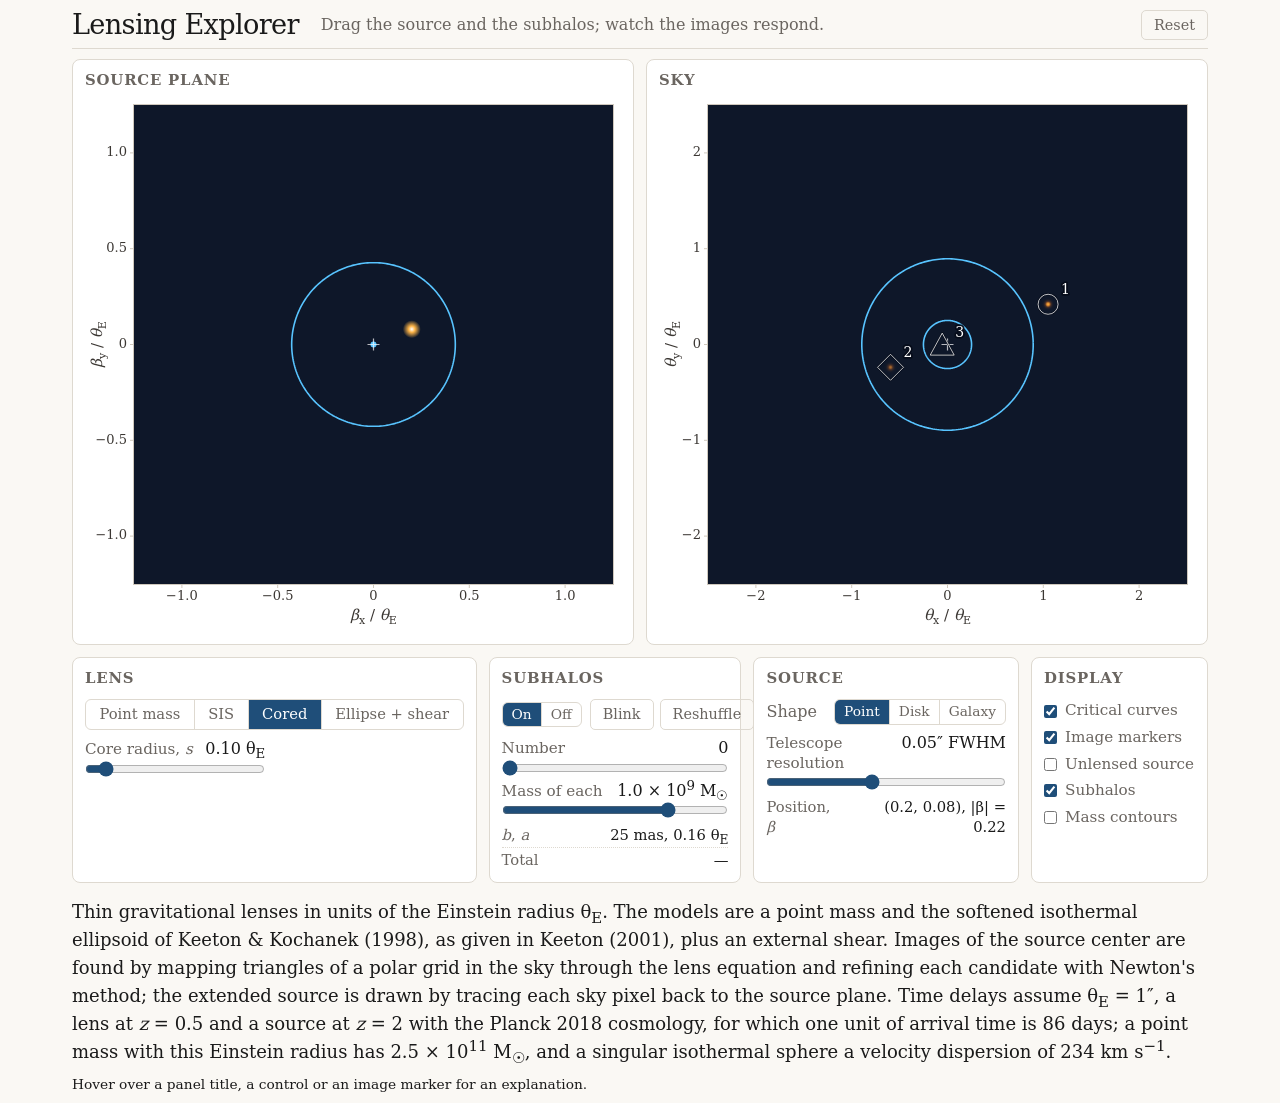
==== web/index.html @ 4f2b2180 "Lensing Explorer: source plane and sky for thin lenses with subhalos A static page on gravitational " ====
<!doctype html>
<html lang="en">
<head>
<meta charset="utf-8">
<meta name="viewport" content="width=device-width, initial-scale=1">
<title>Lensing Explorer</title>
<link rel="stylesheet" href="style.css">
<link rel="icon" href="data:image/svg+xml,%3Csvg xmlns=%27http://www.w3.org/2000/svg%27 viewBox=%270 0 16 16%27%3E%3Crect width=%2716%27 height=%2716%27 rx=%273%27 fill=%27%230e1729%27/%3E%3Ccircle cx=%278%27 cy=%278%27 r=%274.6%27 fill=%27none%27 stroke=%27%23FFB547%27 stroke-width=%271.8%27/%3E%3Ccircle cx=%278%27 cy=%278%27 r=%271%27 fill=%27%2358C4FF%27/%3E%3C/svg%3E">
</head>
<body>
<div id="err" hidden></div>
<div id="tip" hidden></div>

<header>
  <div class="bar">
    <span class="mark">Lensing Explorer</span>
    <span class="tag">Drag the source and the subhalos; watch the images respond.</span>
    <button id="reset" class="ghost" type="button" title="Back to the defaults: a cored isothermal lens and a small disk-shaped source just off the lens axis.">Reset</button>
  </div>
</header>

<main>
  <div class="panels">
    <section class="panel">
      <div class="ph"><h2 title="The source plane: the background source at the true position, as seen with the lens removed. Drag to move the source; scroll to zoom; double-click to reset the zoom. The blue curves are the caustics: when the source crosses one, a pair of images appears or disappears. For singular isothermal lenses the dashed curve is the cut, where a single image vanishes into the singular center.">Source plane</h2><span class="sub" id="sSub"></span></div>
      <canvas id="cvS" aria-label="Source plane"></canvas>
    </section>

    <section class="panel">
      <div class="ph"><h2 title="The sky as seen through a telescope. Each sky pixel is traced back through the lens to the source plane and takes the surface brightness found there, so lensing changes the size and shape of the source and leaves the surface brightness unchanged. The blue curves are the critical curves, which map onto the caustics. Markers show the images of the source center, numbered in order of arrival: circle = minimum, diamond = saddle (mirror-reversed), triangle = maximum of the arrival time. Scroll to zoom about the pointer and double-click to reset the view; drag a subhalo (light dot) to move the clump.">Sky</h2><span class="sub" id="iSub"></span></div>
      <canvas id="cvI" aria-label="Lensed sky"></canvas>
    </section>

  </div>

  <div class="controls">
    <section class="c-lens">
      <h2 title="The mass distribution of the lens, in units of the Einstein radius. All four models are projected onto the sky (thin-lens approximation).">Lens</h2>
      <div class="models" role="tablist">
        <button id="mPoint" type="button" title="A point mass (a star, a planet, a black hole). Deflection falls as 1/r, so the lens always forms two images: one outside the Einstein ring and one inside, close to the mass.">Point mass</button>
        <button id="mSIS" type="button" title="Singular isothermal sphere: surface density falling as 1/r, the simplest model of a galaxy (flat rotation curve). The deflection angle is the same at all radii. Two images, or one when the source lies more than one Einstein radius from the axis.">SIS</button>
        <button id="mCored" type="button" title="Isothermal sphere with a flat core. The finite central density rounds off the top of the pole in the arrival-time surface, which adds a third, faint image at the center: lenses with no singularity always form an odd number of images.">Cored</button>
        <button id="mEll" type="button" title="Isothermal ellipsoid plus an external shear from neighboring mass. Breaking the circular symmetry splits the point caustic into a diamond, and sources inside the diamond form four images (a quad), as in the Einstein Cross.">Ellipse + shear</button>
      </div>
      <div class="lensgrid">
        <div class="ctl only-cored only-ell" title="Core radius s along the major axis, in units of the Einstein radius. Inside the core the surface density levels off at a finite value. A larger core weakens the lens; beyond s = 1 the lens forms no multiple images.">
        <label for="sCore"><span>Core radius, <i>s</i></span><span class="val" id="vCore"></span></label>
        <input type="range" id="sCore" min="0" max="1" step="0.005">
      </div>
        <div class="ctl only-ell" title="Ratio of the minor to the major axis of the mass distribution. q = 1 is round.">
        <label for="sQ"><span>Axis ratio, <i>q</i></span><span class="val" id="vQ"></span></label>
        <input type="range" id="sQ" min="0.3" max="1" step="0.005">
      </div>
        <div class="ctl only-ell" title="Direction of the major axis, measured counterclockwise from the horizontal.">
        <label for="sPA"><span>Orientation</span><span class="val" id="vPA"></span></label>
        <input type="range" id="sPA" min="0" max="180" step="1">
      </div>
        <div class="ctl only-ell" title="Strength of a uniform external shear, the tidal field of mass outside the lens galaxy (a group or a cluster). Typical values are 0.05 to 0.2.">
        <label for="sG"><span>External shear, <i>γ</i></span><span class="val" id="vG"></span></label>
        <input type="range" id="sG" min="0" max="0.3" step="0.005">
      </div>
        <div class="ctl only-ell" title="Direction along which the external shear stretches the images (measured counterclockwise from the horizontal; the shearing mass lies along the perpendicular).">
        <label for="sGPA"><span>Shear angle</span><span class="val" id="vGPA"></span></label>
        <input type="range" id="sGPA" min="0" max="180" step="1">
      </div>
      </div>
    </section>

    <section>
      <h2 title="Dark-matter subhalos in the lens galaxy, each a pseudo-Jaffe clump (Dalal &amp; Kochanek 2002) whose surface density falls as 1/r inside the truncation radius a and as 1/r³ outside, with a = √(b θ_E) set by tides at the Einstein ring. Clumps start at random positions near the Einstein ring, where the images form; drag any clump in the sky panel. Halos along the line of sight at other redshifts act in a similar way and are not modeled.">Subhalos</h2>
      <div class="caserow" title="Switch the subhalos on and off to see what they change; Blink alternates the two every 0.75 s. The clumps stay in place, drawn hollow while switched off.">
        <span class="seg sm"><button id="sOn" type="button">On</button><button id="sOff" type="button">Off</button></span>
        <span class="btns"><button id="blink" class="ghost" type="button">Blink</button><button id="reshuffle" class="ghost" type="button" title="New random positions for the clumps (six if there were none).">Reshuffle</button></span>
      </div>
      <div class="ctl" title="Number of clumps, placed at random in the annulus 0.5-1.5 θ_E. Clumps keep their positions as the number changes.">
        <label for="sN"><span>Number</span><span class="val" id="vN"></span></label>
        <input type="range" id="sN" min="0" max="20" step="1">
      </div>
      <div class="ctl" title="Mass of each clump, for θ_E = 1″, a lens at z = 0.5 and a source at z = 2. Cold dark matter predicts many dark subhalos of 10⁶-10⁹ solar masses in a massive lens galaxy; the most massive host luminous satellite galaxies.">
        <label for="sM"><span>Mass of each</span><span class="val" id="vM"></span></label>
        <input type="range" id="sM" min="6" max="10" step="0.05">
      </div>
      <div id="readSub"></div>
    </section>

    <section>
      <h2 title="The background source, drawn in the source plane at the true position. Drag in the source-plane panel to move the source.">Source</h2>
      <div class="caserow" title="A uniform disk shows most clearly that lensing conserves surface brightness: each image has the color of the source. The galaxy is a smooth exponential disk with three bright knots.">
        <span>Shape</span>
        <span class="seg sm"><button id="tPt" type="button" title="A point source, such as a quasar accretion disk, far smaller than any clump: each image is drawn as the telescope's point-spread function with total flux |μ|.">Point</button><button id="tDisk" type="button">Disk</button><button id="tGal" type="button">Galaxy</button></span>
      </div>
      <div class="ctl only-ext" title="Radius of the source, in units of the Einstein radius (and in milliarcseconds for θ_E = 1″). A source larger than a clump's footprint averages over the clump's brightening and dimming, so the flux change shrinks as the source grows.">
        <label for="sR"><span>Size</span><span class="val" id="vR"></span></label>
        <input type="range" id="sR" min="-1.699" max="-0.301" step="0.005">
      </div>
      <div class="ctl only-ext" title="Tilt of the disk (or galaxy) toward the line of sight: 0° face-on, a circle; 90° edge-on, a thin ellipse of axis ratio 0.1, the thickness of a disk galaxy. The projected axis ratio is √(cos² i + 0.01 sin² i).">
        <label for="sInc"><span>Inclination</span><span class="val" id="vInc"></span></label>
        <input type="range" id="sInc" min="0" max="90" step="1">
      </div>
      <div class="ctl" title="Blur the sky with a Gaussian point-spread function of this full width at half maximum (arcsec, for θ_E = 1″); 0.1″ is roughly the resolution of the Hubble Space Telescope, 0.7″ good seeing on the ground. Lensing conserves surface brightness, so on the perfect sky magnification shows only as image area; once the point-spread function is wider than an image, the peak brightness of that image tracks its flux. Brightness is then scaled to the brightest image of the smooth lens, so switching the subhalos on and off compares like with like.">
        <label for="sFW"><span>Telescope resolution</span><span class="val" id="vFW"></span></label>
        <input type="range" id="sFW" min="-2.3" max="0" step="0.02">
      </div>
      <div class="rd" title="Position of the source center relative to the lens axis, in units of the Einstein radius."><span>Position, <i>β</i></span><b id="vB"></b></div>
    </section>

    <section>
      <h2>Display</h2>
      <label class="chk" title="Critical curves in the sky (where the magnification of a point source diverges) and the caustics they map onto in the source plane."><input type="checkbox" id="cCrit"> Critical curves</label>
      <label class="chk" title="Markers at the images of the source center in the sky panel: circle = minimum, diamond = saddle, triangle = maximum of the arrival time, numbered in order of arrival. Switch the markers off to see small images unobstructed."><input type="checkbox" id="cMarks"> Image markers</label>
      <label class="chk" title="Outline of the source at the true position, as the source would appear with the lens removed."><input type="checkbox" id="cUnl"> Unlensed source</label>
      <label class="chk" title="Subhalo centers (light dots) and truncation radii (dotted circles) in the sky panel."><input type="checkbox" id="cSubs"> Subhalos</label>
      <label class="chk" title="Contours of the surface density of the lens, at 0.5, 1, 2 and 4 times the critical density. Multiple images need a surface density above critical somewhere."><input type="checkbox" id="cMass"> Mass contours</label>
    </section>
  </div>
</main>

<footer>
  <p>Thin gravitational lenses in units of the Einstein radius θ<sub>E</sub>. The models are a point mass and the softened isothermal ellipsoid of Keeton &amp; Kochanek (1998), as given in Keeton (2001), plus an external shear. Images of the source center are found by mapping triangles of a polar grid in the sky through the lens equation and refining each candidate with Newton's method; the extended source is drawn by tracing each sky pixel back to the source plane. Time delays assume θ<sub>E</sub> = 1″, a lens at <i>z</i> = 0.5 and a source at <i>z</i> = 2 with the Planck 2018 cosmology, for which one unit of arrival time is 86 days; a point mass with this Einstein radius has 2.5 × 10<sup>11</sup> M<sub>☉</sub>, and a singular isothermal sphere a velocity dispersion of 234 km s<sup>−1</sup>.</p>
  <p class="src">Hover over a panel title, a control or an image marker for an explanation.</p>
</footer>

<script src="physics.js"></script>
<script src="app.js"></script>
</body>
</html>
---- web/style.css ----
:root{
  --ink:#1a1a1a; --muted:#6a6560; --line:#ded9d0; --bg:#faf8f4;
  --panel:#fff; --accent:#1f4e79;
}
*{box-sizing:border-box}
body{margin:0;background:var(--bg);color:var(--ink);
  font:18px/1.55 Charter,"PT Serif",Palatino,Georgia,"DejaVu Serif",serif}
/* The page is as wide as two canvases need: the canvas size is set by the window height,
   so the source and sky panels and the controls beneath them fit without scrolling. */
:root{--cv:max(320px, calc(100vh - 365px))}
header,main,footer{max-width:min(1460px, max(1180px, calc(2 * var(--cv) + 104px)));margin:0 auto;padding:0 22px}

#err{position:fixed;inset:0 0 auto 0;z-index:99;background:#7a1420;color:#fff;
  padding:9px 14px;font:12.5px/1.4 ui-monospace,Menlo,monospace;white-space:pre-wrap}
#tip{position:fixed;z-index:50;pointer-events:none;background:rgba(255,255,255,.96);
  border:1px solid var(--line);border-radius:6px;padding:6px 10px;font-size:.86rem;line-height:1.4;
  color:var(--ink);box-shadow:0 2px 8px rgba(0,0,0,.08);white-space:nowrap}
#tip .r{display:flex;justify-content:space-between;gap:14px}
#tip .r span{color:var(--muted)}
#tip .r b{font-weight:500;font-variant-numeric:tabular-nums}

.bar{display:flex;align-items:center;gap:22px;flex-wrap:wrap;padding-top:10px;
  padding-bottom:8px;border-bottom:1px solid var(--line)}
.mark{font-size:1.7rem;letter-spacing:-.025em;line-height:1.05;white-space:nowrap}
.tag{color:var(--muted);font-size:1rem}
.ghost{color:var(--muted);font:inherit;font-size:.9rem;flex:0 0 auto;
  padding:3px 12px;border:1px solid var(--line);border-radius:5px;
  background:transparent;cursor:pointer}
.ghost:hover{background:#f1ede5;color:var(--ink)}
#reset{margin-left:auto}

.seg{display:inline-flex;border:1px solid var(--line);border-radius:6px;overflow:hidden;flex:0 0 auto}
.seg button{font:inherit;font-size:.92rem;padding:2px 11px;border:0;
  background:transparent;color:var(--muted);cursor:pointer;white-space:nowrap}
.seg button+button{border-left:1px solid var(--line)}
.seg button[aria-pressed="true"]{background:var(--accent);color:#fff}
.seg.sm button{font-size:.86rem;padding:1px 9px}
.seg[hidden]{display:none}

.models{display:flex;border:1px solid var(--line);border-radius:6px;overflow:hidden;margin:2px 0 9px}
.models button{flex:1 1 auto;font:inherit;font-size:.92rem;padding:3px 8px;border:0;white-space:nowrap;
  background:transparent;color:var(--muted);cursor:pointer}
.models button+button{border-left:1px solid var(--line)}
.models button:hover{background:#f1ede5;color:var(--ink)}
.models button[aria-pressed="true"]{background:var(--accent);color:#fff}

/* Three panels in a row, the controls in a strip beneath; the canvases shrink with the
   window height so the controls stay on screen without scrolling. */
main{padding-top:10px;padding-bottom:6px}
.panels{display:grid;grid-template-columns:repeat(2,minmax(0,1fr));gap:12px;align-items:start}
.controls{display:grid;grid-template-columns:minmax(400px,1.6fr) minmax(250px,1fr) minmax(262px,1.05fr) minmax(176px,.7fr);
  gap:12px;margin-top:12px;align-items:stretch}
.lensgrid{display:grid;grid-template-columns:minmax(0,1fr) minmax(0,1fr);gap:0 18px}
.controls section,.panel{background:var(--panel);border:1px solid var(--line);
  border-radius:8px;padding:9px 12px 10px}
h2{font-size:.93rem;font-weight:600;letter-spacing:.055em;text-transform:uppercase;
  color:var(--muted);margin:0 0 9px}
.ph{display:flex;align-items:baseline;gap:14px;flex-wrap:wrap}
.ph h2{margin-bottom:7px}
.ph .sub{font-size:.9rem;color:var(--muted);margin-left:auto}
.gh{display:flex;align-items:baseline;justify-content:space-between;gap:8px;flex-wrap:wrap}
.gh .btns{display:flex;gap:6px}
.gh .ghost{font-size:.82rem;padding:2px 8px}
#readSub{margin-top:2px}

.ctl{margin-bottom:5px}
.ctl label{display:flex;justify-content:space-between;align-items:baseline;
  gap:8px;font-size:.95rem;line-height:1.3;color:var(--muted);margin-bottom:1px}
.ctl .val{color:var(--ink);font-variant-numeric:tabular-nums;font-size:1.0rem;white-space:nowrap}
input[type=range]{display:block;width:100%;accent-color:var(--accent);height:16px;margin:0}
sup,sub{line-height:0}
.caserow{display:flex;align-items:center;justify-content:space-between;gap:8px;
  margin:2px 0 8px;font-size:1.0rem;color:var(--muted)}
.chk{display:flex;align-items:center;gap:8px;font-size:.95rem;color:var(--muted);margin:3px 0;cursor:pointer}
.chk input{accent-color:var(--accent);margin:0}

.rd{display:flex;justify-content:space-between;gap:10px;font-size:.92rem;line-height:1.35;
  padding:2px 0;border-bottom:1px dotted var(--line)}
.rd:last-child{border-bottom:none}
.rd span{color:var(--muted)}
.rd b{font-weight:500;font-variant-numeric:tabular-nums;text-align:right}

body.m-point .only-cored, body.m-point .only-ell, body.m-sis .only-cored, body.m-sis .only-ell,
body.m-cored .only-ell:not(.only-cored){display:none}
body.s-pt .only-ext{display:none}

/* The canvases are square: the CSS fixes the height from the width, so fit() can
   size the backing store from the measured box without the canvas growing. */
canvas{display:block;width:100%;max-width:var(--cv);margin:0 auto;
  aspect-ratio:1 / 1;height:auto;touch-action:none}
#cvS{cursor:crosshair}

  border-bottom:1px solid var(--line);padding:3px 6px}

footer{padding:6px 22px 34px;font-size:.93rem;color:var(--muted);line-height:1.55}
footer p{margin:.5em 0;max-width:110ch}
.src{font-size:.86rem}

@media (max-width:1180px){ .controls{grid-template-columns:repeat(2,minmax(0,1fr))} }
@media (max-width:640px){ .models{flex-wrap:wrap} }
@media (max-width:640px){
  .panels,.controls,.lensgrid{grid-template-columns:minmax(0,1fr)}
  canvas{max-width:none}
}
@media (max-width:860px){
  header,main,footer{padding-left:16px;padding-right:16px}
  .mark{font-size:1.6rem;white-space:normal}
  .tag{display:none}
  #reset{margin-left:0}
}

.legend{display:flex;align-items:center;gap:8px;font-size:.88rem;color:var(--muted);margin-top:6px;flex-wrap:wrap}
.legend .cbar{display:inline-block;width:150px;height:10px;border-radius:2px}
.legend[hidden]{display:none}
.caserow .btns{display:flex;gap:6px}
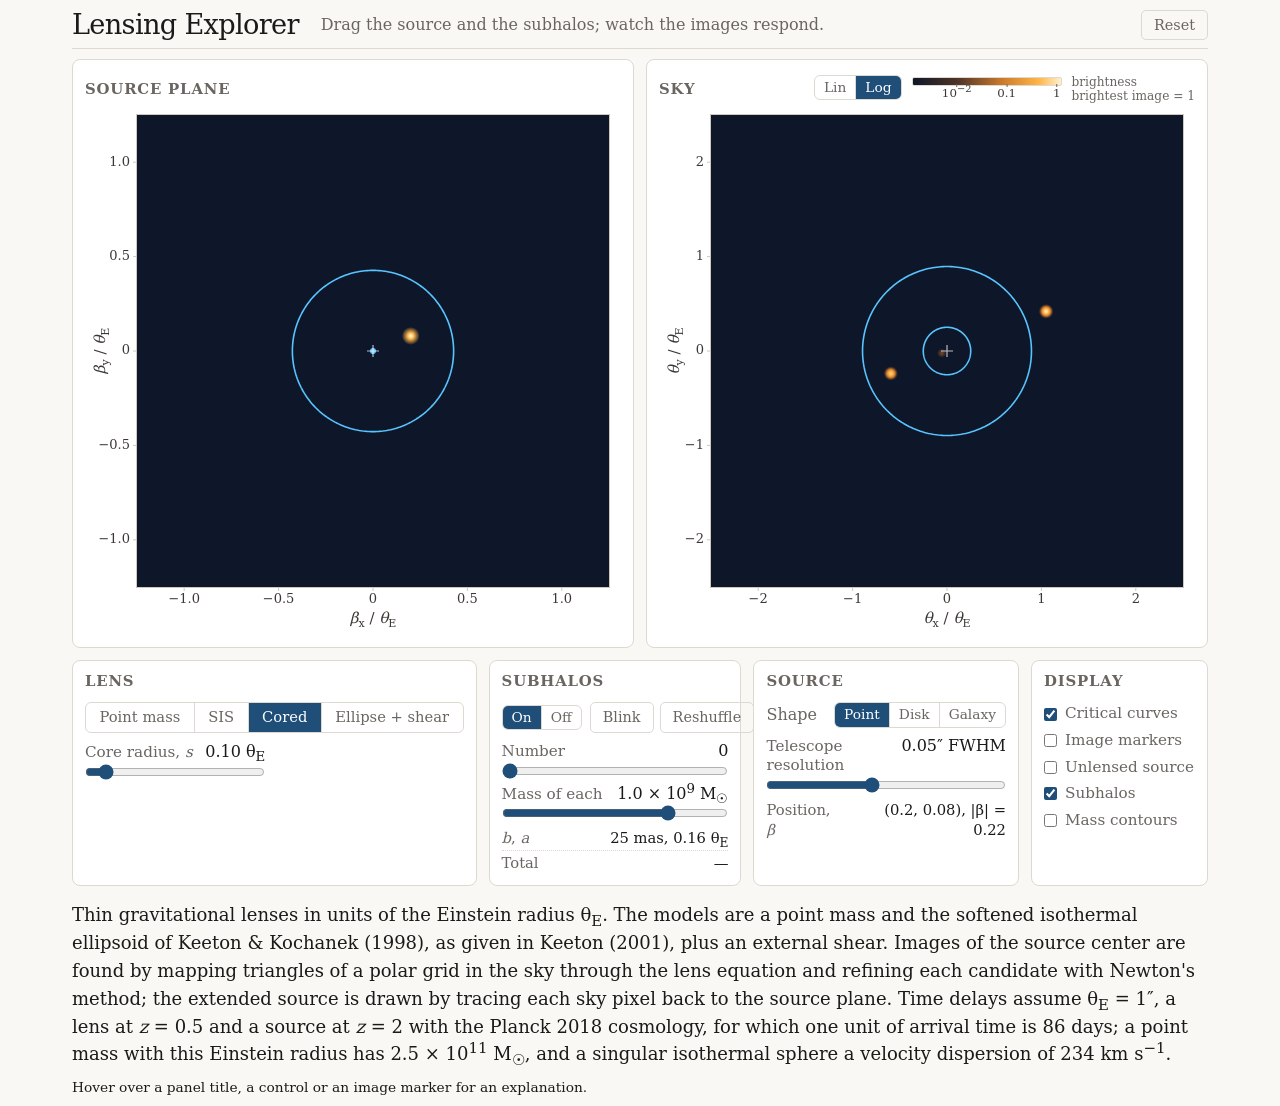
==== commit 25b88553: "Log stretch by default, with a labeled colorbar in the sky panel A Lin | Log switch and a colorbar w" ====
--- a/web/index.html
+++ b/web/index.html
@@ -27,7 +27,7 @@
     </section>
 
     <section class="panel">
-      <div class="ph"><h2 title="The sky as seen through a telescope. Each sky pixel is traced back through the lens to the source plane and takes the surface brightness found there, so lensing changes the size and shape of the source and leaves the surface brightness unchanged. The blue curves are the critical curves, which map onto the caustics. Markers show the images of the source center, numbered in order of arrival: circle = minimum, diamond = saddle (mirror-reversed), triangle = maximum of the arrival time. Scroll to zoom about the pointer and double-click to reset the view; drag a subhalo (light dot) to move the clump.">Sky</h2><span class="sub" id="iSub"></span></div>
+      <div class="ph"><h2 title="The sky as seen through a telescope. Each sky pixel is traced back through the lens to the source plane and takes the surface brightness found there, so lensing changes the size and shape of the source and leaves the surface brightness unchanged. The blue curves are the critical curves, which map onto the caustics. Markers show the images of the source center, numbered in order of arrival: circle = minimum, diamond = saddle (mirror-reversed), triangle = maximum of the arrival time. Scroll to zoom about the pointer and double-click to reset the view; drag a subhalo (light dot) to move the clump.">Sky</h2><span class="sub" id="iSub"></span><div class="cbrow"><span class="seg sm" title="Linear or logarithmic color scale; the logarithmic scale spans three decades below the top of the scale, so faint images (such as a demagnified central image) show."><button id="stLin" type="button">Lin</button><button id="stLog" type="button">Log</button></span><div class="cbar" title="Color scale of the sky panel (the source plane uses the same stretch, with the source peak = 1). With a perfect telescope the sky shows surface brightness, which lensing conserves, so a lensed image has the colors of the source. With blurring, or for a point source, 1 is the brightest image of the smooth lens (without the subhalos when there are any), with headroom to 1.25, so switching the subhalos on and off compares like with like."><div id="cbGrad"></div><div id="cbTicks"></div></div><span class="cblab" id="cbLab"></span></div></div>
       <canvas id="cvI" aria-label="Lensed sky"></canvas>
     </section>
 
--- a/web/style.css
+++ b/web/style.css
@@ -7,7 +7,7 @@
   font:18px/1.55 Charter,"PT Serif",Palatino,Georgia,"DejaVu Serif",serif}
 /* The page is as wide as two canvases need: the canvas size is set by the window height,
    so the source and sky panels and the controls beneath them fit without scrolling. */
-:root{--cv:max(320px, calc(100vh - 365px))}
+:root{--cv:max(320px, calc(100vh - 372px))}
 header,main,footer{max-width:min(1460px, max(1180px, calc(2 * var(--cv) + 104px)));margin:0 auto;padding:0 22px}
 
 #err{position:fixed;inset:0 0 auto 0;z-index:99;background:#7a1420;color:#fff;
@@ -100,6 +100,8 @@
 @media (max-width:640px){ .models{flex-wrap:wrap} }
 @media (max-width:640px){
   .panels,.controls,.lensgrid{grid-template-columns:minmax(0,1fr)}
+  .ph{height:auto;flex-wrap:wrap;row-gap:6px}
+  .cbrow{margin-left:0;flex-wrap:wrap;row-gap:4px}
   canvas{max-width:none}
 }
 @media (max-width:860px){
@@ -113,3 +115,14 @@
 .legend .cbar{display:inline-block;width:150px;height:10px;border-radius:2px}
 .legend[hidden]{display:none}
 .caserow .btns{display:flex;gap:6px}
+
+/* colorbar in the sky panel header: stretch switch, gradient with ticks, two-line label */
+.ph{height:40px;align-items:center;flex-wrap:nowrap}
+.ph h2{margin:0}
+.cbrow{display:flex;align-items:flex-start;gap:10px;margin-left:auto}
+.cbar{position:relative;width:150px;height:24px;margin-top:2px}
+#cbGrad{height:9px;border-radius:2px;border:1px solid var(--line)}
+#cbTicks{position:relative;height:13px;font-size:.74rem;color:#3b3733}
+#cbTicks .tk{position:absolute;top:2px;transform:translateX(-50%);white-space:nowrap;line-height:1}
+#cbTicks .tk::before{content:"";position:absolute;left:50%;top:-4px;width:1px;height:3px;background:var(--muted)}
+.cblab{font-size:.76rem;color:var(--muted);line-height:1.2;white-space:nowrap}
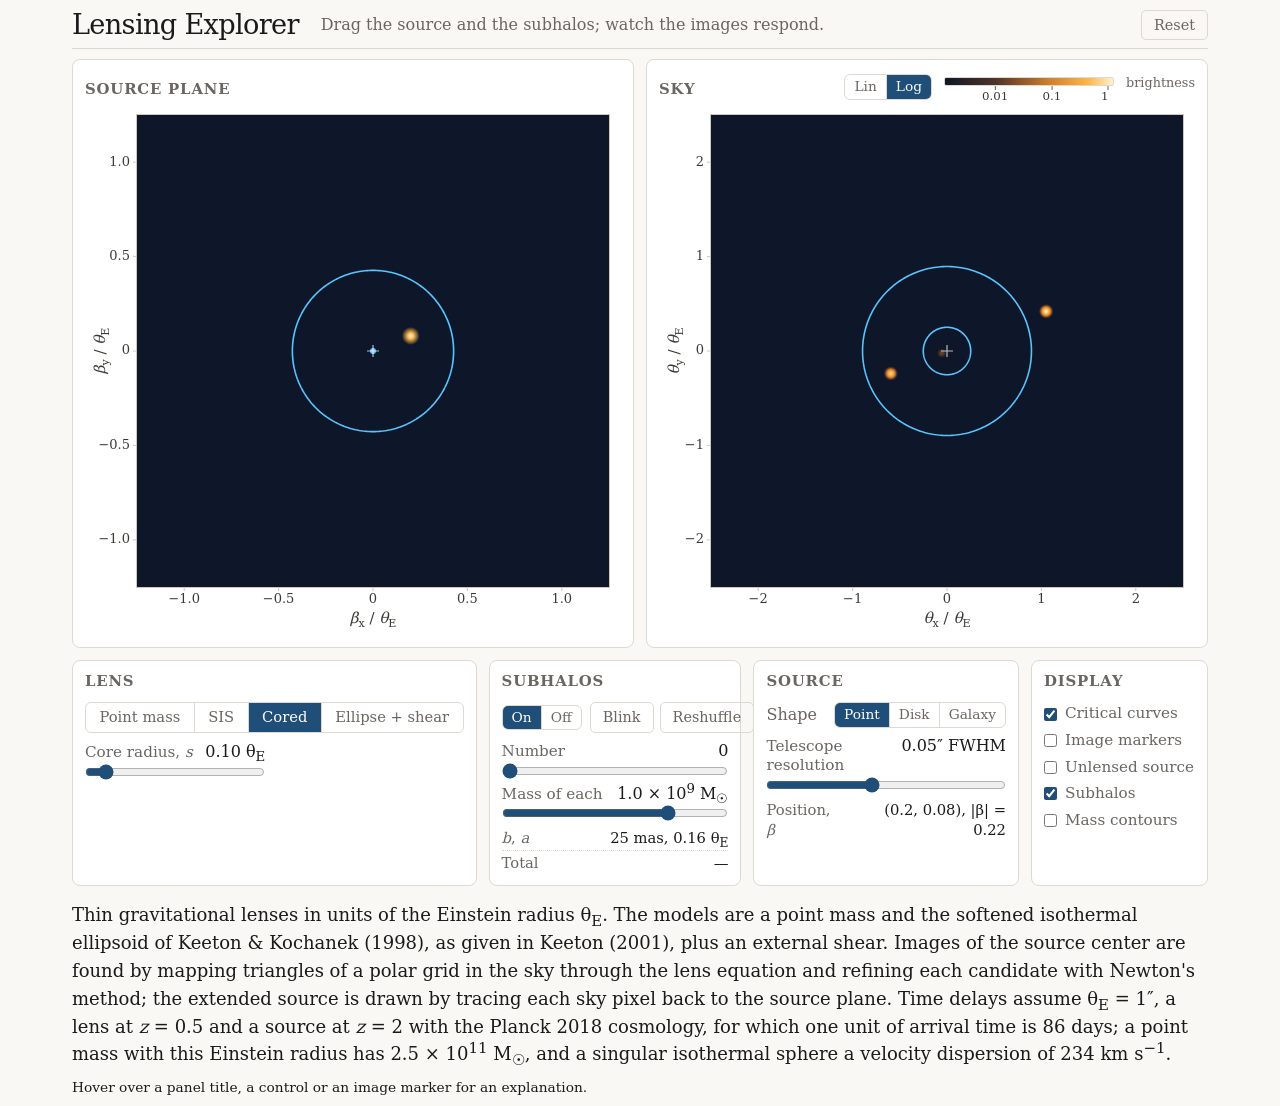
==== commit 30602479: "Subhalos drawn as dots only, without the truncation circles Co-Authored-By: Claude Opus 5.5 <noreply" ====
--- a/web/index.html
+++ b/web/index.html
@@ -109,7 +109,7 @@
       <label class="chk" title="Critical curves in the sky (where the magnification of a point source diverges) and the caustics they map onto in the source plane."><input type="checkbox" id="cCrit"> Critical curves</label>
       <label class="chk" title="Markers at the images of the source center in the sky panel: circle = minimum, diamond = saddle, triangle = maximum of the arrival time, numbered in order of arrival. Switch the markers off to see small images unobstructed."><input type="checkbox" id="cMarks"> Image markers</label>
       <label class="chk" title="Outline of the source at the true position, as the source would appear with the lens removed."><input type="checkbox" id="cUnl"> Unlensed source</label>
-      <label class="chk" title="Subhalo centers (light dots) and truncation radii (dotted circles) in the sky panel."><input type="checkbox" id="cSubs"> Subhalos</label>
+      <label class="chk" title="Subhalo centers (light dots) in the sky panel; drag a dot to move the clump."><input type="checkbox" id="cSubs"> Subhalos</label>
       <label class="chk" title="Contours of the surface density of the lens, at 0.5, 1, 2 and 4 times the critical density. Multiple images need a surface density above critical somewhere."><input type="checkbox" id="cMass"> Mass contours</label>
     </section>
   </div>
--- a/web/style.css
+++ b/web/style.css
@@ -96,6 +96,20 @@
 footer p{margin:.5em 0;max-width:110ch}
 .src{font-size:.86rem}
 
+/* colorbar in the sky panel header: stretch switch, gradient with tick marks and labels, title */
+.ph{height:40px;align-items:center;flex-wrap:nowrap}
+.ph h2{margin:0}
+.cbrow{display:flex;align-items:flex-start;gap:12px;margin-left:auto}
+.cbar{position:relative;width:170px;height:27px;margin-top:3px}
+#cbGrad{height:9px;border-radius:2px;border:1px solid var(--line)}
+#cbTicks{position:relative;height:17px}
+#cbTicks .tk{position:absolute;top:0;transform:translateX(-50%);padding-top:5px;white-space:nowrap;
+  font-size:.74rem;line-height:1;color:#3b3733;font-variant-numeric:tabular-nums}
+#cbTicks .tk::before{content:"";position:absolute;left:50%;top:0;width:1px;height:4px;background:#6a6560}
+#cbTicks .tk.lo{transform:none} #cbTicks .tk.lo::before{left:0}
+#cbTicks .tk.hi{transform:translateX(-100%)} #cbTicks .tk.hi::before{left:auto;right:0}
+.cblab{font-size:.8rem;color:var(--muted);line-height:1;white-space:nowrap;margin-top:3px}
+
 @media (max-width:1180px){ .controls{grid-template-columns:repeat(2,minmax(0,1fr))} }
 @media (max-width:640px){ .models{flex-wrap:wrap} }
 @media (max-width:640px){
@@ -116,13 +130,3 @@
 .legend[hidden]{display:none}
 .caserow .btns{display:flex;gap:6px}
 
-/* colorbar in the sky panel header: stretch switch, gradient with ticks, two-line label */
-.ph{height:40px;align-items:center;flex-wrap:nowrap}
-.ph h2{margin:0}
-.cbrow{display:flex;align-items:flex-start;gap:10px;margin-left:auto}
-.cbar{position:relative;width:150px;height:24px;margin-top:2px}
-#cbGrad{height:9px;border-radius:2px;border:1px solid var(--line)}
-#cbTicks{position:relative;height:13px;font-size:.74rem;color:#3b3733}
-#cbTicks .tk{position:absolute;top:2px;transform:translateX(-50%);white-space:nowrap;line-height:1}
-#cbTicks .tk::before{content:"";position:absolute;left:50%;top:-4px;width:1px;height:3px;background:var(--muted)}
-.cblab{font-size:.76rem;color:var(--muted);line-height:1.2;white-space:nowrap}
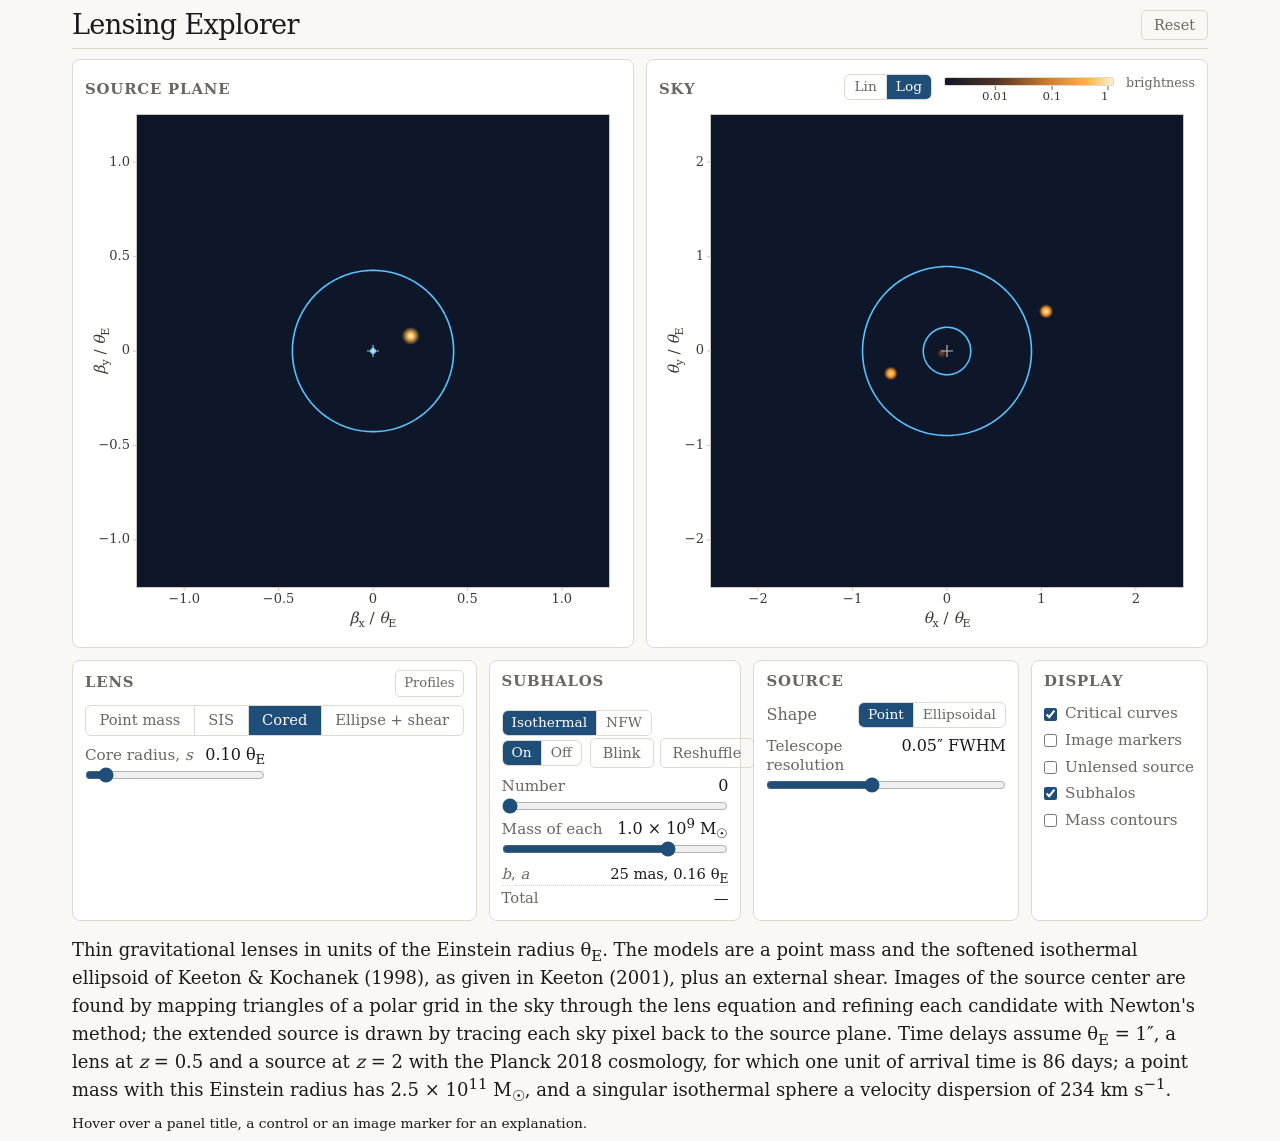
==== commit 94a79f65: "Truncated-NFW subhalos, panning, mass-profile pop-up, simpler source options - Subhalos: an Isotherm" ====
--- a/web/index.html
+++ b/web/index.html
@@ -14,7 +14,6 @@
 <header>
   <div class="bar">
     <span class="mark">Lensing Explorer</span>
-    <span class="tag">Drag the source and the subhalos; watch the images respond.</span>
     <button id="reset" class="ghost" type="button" title="Back to the defaults: a cored isothermal lens and a small disk-shaped source just off the lens axis.">Reset</button>
   </div>
 </header>
@@ -35,7 +34,8 @@
 
   <div class="controls">
     <section class="c-lens">
-      <h2 title="The mass distribution of the lens, in units of the Einstein radius. All four models are projected onto the sky (thin-lens approximation).">Lens</h2>
+      <div class="gh"><h2 title="The mass distribution of the lens, in units of the Einstein radius. All four models are projected onto the sky (thin-lens approximation).">Lens</h2>
+        <button id="profBtn" class="ghost" type="button" title="Mass profiles of the four lens models side by side: convergence and enclosed projected mass against radius.">Profiles</button></div>
       <div class="models" role="tablist">
         <button id="mPoint" type="button" title="A point mass (a star, a planet, a black hole). Deflection falls as 1/r, so the lens always forms two images: one outside the Einstein ring and one inside, close to the mass.">Point mass</button>
         <button id="mSIS" type="button" title="Singular isothermal sphere: surface density falling as 1/r, the simplest model of a galaxy (flat rotation curve). The deflection angle is the same at all radii. Two images, or one when the source lies more than one Einstein radius from the axis.">SIS</button>
@@ -67,7 +67,8 @@
     </section>
 
     <section>
-      <h2 title="Dark-matter subhalos in the lens galaxy, each a pseudo-Jaffe clump (Dalal &amp; Kochanek 2002) whose surface density falls as 1/r inside the truncation radius a and as 1/r³ outside, with a = √(b θ_E) set by tides at the Einstein ring. Clumps start at random positions near the Einstein ring, where the images form; drag any clump in the sky panel. Halos along the line of sight at other redshifts act in a similar way and are not modeled.">Subhalos</h2>
+      <div class="gh"><h2 title="Dark-matter subhalos in the lens galaxy, all of one mass. Isothermal: pseudo-Jaffe clumps (Dalal &amp; Kochanek 2002), density ∝ r⁻² inside the truncation radius a and r⁻⁴ outside, with a = √(b θ_E) set by tides at the Einstein ring and a singular center. NFW: truncated NFW clumps (Baltz, Marshall &amp; Oguri 2009), density ∝ r⁻¹ inside the scale radius, with the concentration of a cold-dark-matter halo of the same mass (Duffy et al. 2008, extrapolated) and the same total mass and truncation radius, so only the inner profile differs. Clumps start at random positions near the Einstein ring; drag any clump in the sky panel. Halos along the line of sight at other redshifts act in a similar way and are not modeled.">Subhalos</h2>
+        <span class="seg sm" title="Inner profile of the clumps: isothermal (pseudo-Jaffe) or NFW, at the same mass and truncation radius."><button id="spPJ" type="button">Isothermal</button><button id="spNFW" type="button">NFW</button></span></div>
       <div class="caserow" title="Switch the subhalos on and off to see what they change; Blink alternates the two every 0.75 s. The clumps stay in place, drawn hollow while switched off.">
         <span class="seg sm"><button id="sOn" type="button">On</button><button id="sOff" type="button">Off</button></span>
         <span class="btns"><button id="blink" class="ghost" type="button">Blink</button><button id="reshuffle" class="ghost" type="button" title="New random positions for the clumps (six if there were none).">Reshuffle</button></span>
@@ -85,15 +86,15 @@
 
     <section>
       <h2 title="The background source, drawn in the source plane at the true position. Drag in the source-plane panel to move the source.">Source</h2>
-      <div class="caserow" title="A uniform disk shows most clearly that lensing conserves surface brightness: each image has the color of the source. The galaxy is a smooth exponential disk with three bright knots.">
+      <div class="caserow" title="A point source (a quasar) or a uniform-brightness ellipsoid. The ellipsoid shows most clearly that lensing conserves surface brightness: with a perfect telescope each image has the color of the source.">
         <span>Shape</span>
-        <span class="seg sm"><button id="tPt" type="button" title="A point source, such as a quasar accretion disk, far smaller than any clump: each image is drawn as the telescope's point-spread function with total flux |μ|.">Point</button><button id="tDisk" type="button">Disk</button><button id="tGal" type="button">Galaxy</button></span>
+        <span class="seg sm"><button id="tPt" type="button" title="A point source, such as a quasar accretion disk, far smaller than any clump: each image is drawn as the telescope's point-spread function with total flux |μ|.">Point</button><button id="tDisk" type="button" title="A uniform-brightness ellipsoidal source: a thin disk of radius equal to the Size, tilted by the Inclination.">Ellipsoidal</button></span>
       </div>
       <div class="ctl only-ext" title="Radius of the source, in units of the Einstein radius (and in milliarcseconds for θ_E = 1″). A source larger than a clump's footprint averages over the clump's brightening and dimming, so the flux change shrinks as the source grows.">
         <label for="sR"><span>Size</span><span class="val" id="vR"></span></label>
         <input type="range" id="sR" min="-1.699" max="-0.301" step="0.005">
       </div>
-      <div class="ctl only-ext" title="Tilt of the disk (or galaxy) toward the line of sight: 0° face-on, a circle; 90° edge-on, a thin ellipse of axis ratio 0.1, the thickness of a disk galaxy. The projected axis ratio is √(cos² i + 0.01 sin² i).">
+      <div class="ctl only-ext" title="Tilt of the ellipsoidal source toward the line of sight: 0° face-on, a circle; 90° edge-on, a thin ellipse of axis ratio 0.1, the thickness of a disk galaxy. The projected axis ratio is √(cos² i + 0.01 sin² i).">
         <label for="sInc"><span>Inclination</span><span class="val" id="vInc"></span></label>
         <input type="range" id="sInc" min="0" max="90" step="1">
       </div>
@@ -101,7 +102,6 @@
         <label for="sFW"><span>Telescope resolution</span><span class="val" id="vFW"></span></label>
         <input type="range" id="sFW" min="-2.3" max="0" step="0.02">
       </div>
-      <div class="rd" title="Position of the source center relative to the lens axis, in units of the Einstein radius."><span>Position, <i>β</i></span><b id="vB"></b></div>
     </section>
 
     <section>
@@ -120,6 +120,14 @@
   <p class="src">Hover over a panel title, a control or an image marker for an explanation.</p>
 </footer>
 
+<div id="prof" class="modal" hidden>
+  <div class="mbox" role="dialog" aria-label="Mass profiles of the four lens models">
+    <div class="mhead"><h2>Mass profiles</h2><button id="profClose" class="ghost" type="button" title="Close (Esc)">Close</button></div>
+    <canvas id="cvP" aria-label="Convergence and enclosed mass against radius for the four lens models"></canvas>
+    <p class="mnote" id="profNote"></p>
+  </div>
+</div>
+
 <script src="physics.js"></script>
 <script src="app.js"></script>
 </body>
--- a/web/style.css
+++ b/web/style.css
@@ -110,6 +110,16 @@
 #cbTicks .tk.hi{transform:translateX(-100%)} #cbTicks .tk.hi::before{left:auto;right:0}
 .cblab{font-size:.8rem;color:var(--muted);line-height:1;white-space:nowrap;margin-top:3px}
 
+/* the mass-profile pop-up */
+.modal{position:fixed;inset:0;z-index:80;background:rgba(20,18,15,.38);display:flex;align-items:center;justify-content:center;padding:16px}
+.modal[hidden]{display:none}
+.mbox{background:var(--panel);border:1px solid var(--line);border-radius:10px;box-shadow:0 10px 40px rgba(0,0,0,.25);
+  width:min(980px, 100%);padding:12px 16px 12px}
+.mhead{display:flex;align-items:center;justify-content:space-between;margin-bottom:4px}
+.mhead h2{margin:0}
+#cvP{width:100%;aspect-ratio:2.25 / 1;max-width:none;height:auto}
+.mnote{font-size:.85rem;color:var(--muted);margin:6px 0 0;line-height:1.4}
+
 @media (max-width:1180px){ .controls{grid-template-columns:repeat(2,minmax(0,1fr))} }
 @media (max-width:640px){ .models{flex-wrap:wrap} }
 @media (max-width:640px){
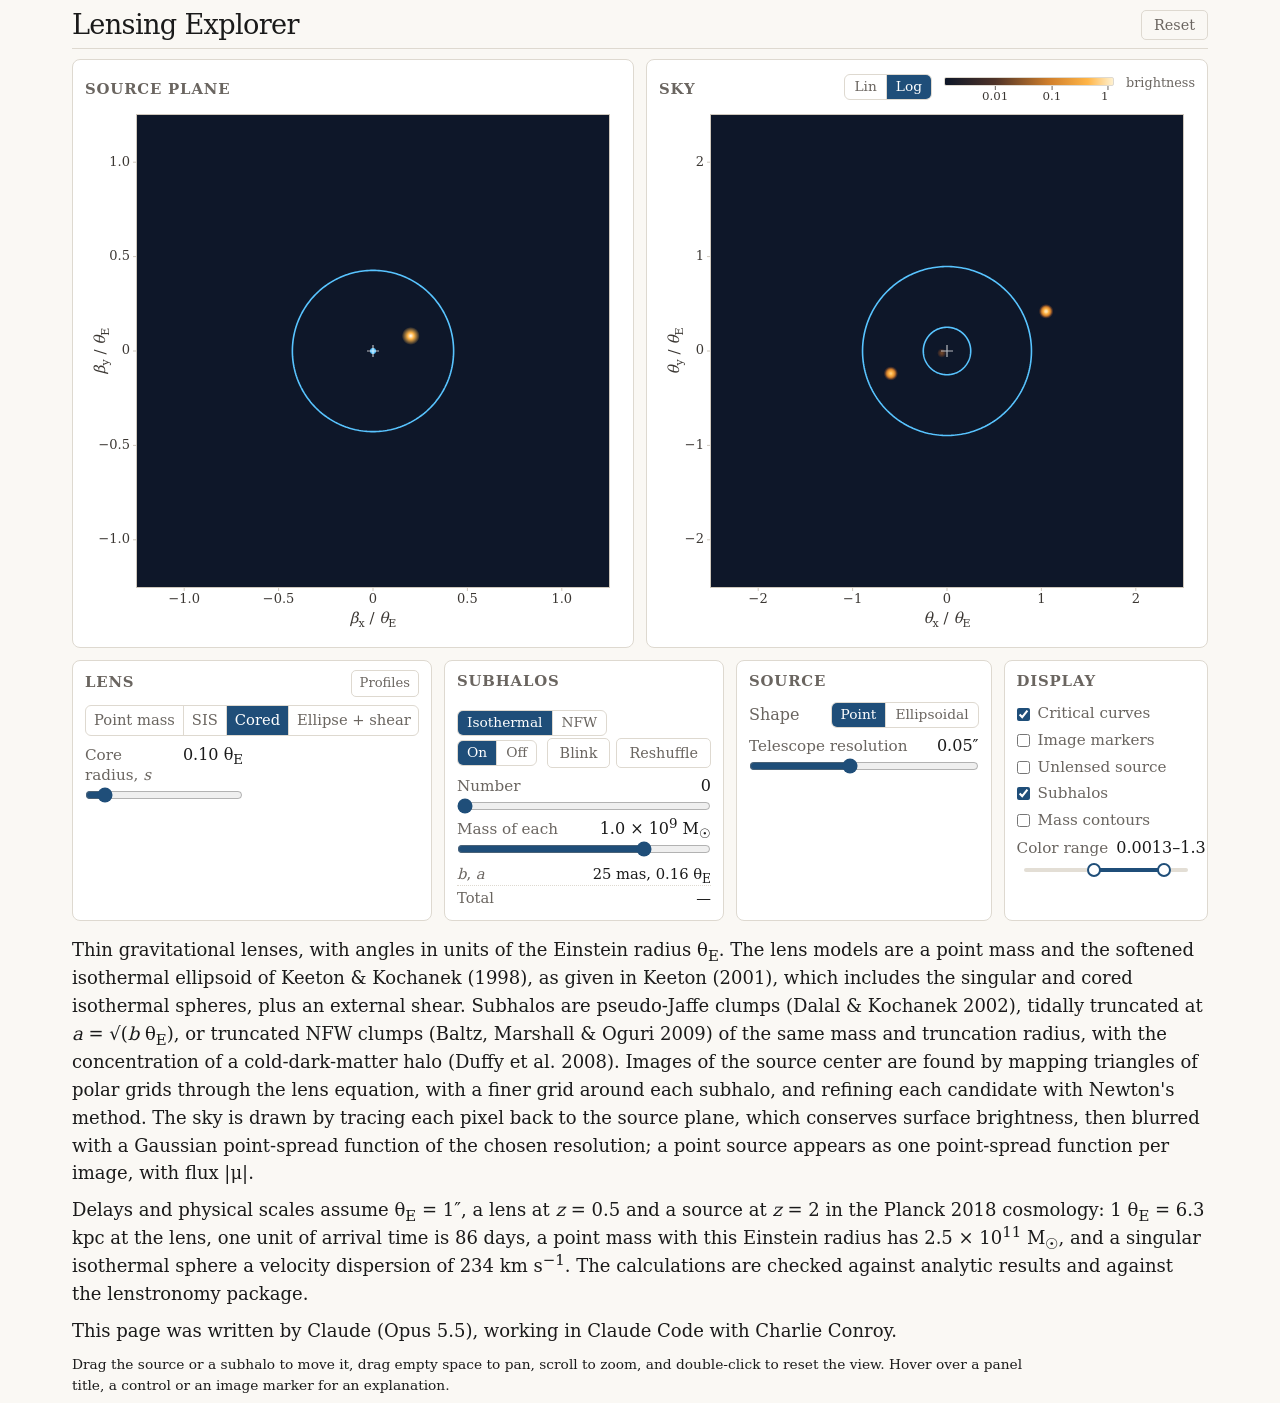
==== commit b35b4eeb: "Sky color-range slider; updated footer with the authorship credit A two-handled Color range slider s" ====
--- a/web/index.html
+++ b/web/index.html
@@ -98,7 +98,7 @@
         <label for="sInc"><span>Inclination</span><span class="val" id="vInc"></span></label>
         <input type="range" id="sInc" min="0" max="90" step="1">
       </div>
-      <div class="ctl" title="Blur the sky with a Gaussian point-spread function of this full width at half maximum (arcsec, for θ_E = 1″); 0.1″ is roughly the resolution of the Hubble Space Telescope, 0.7″ good seeing on the ground. Lensing conserves surface brightness, so on the perfect sky magnification shows only as image area; once the point-spread function is wider than an image, the peak brightness of that image tracks its flux. Brightness is then scaled to the brightest image of the smooth lens, so switching the subhalos on and off compares like with like.">
+      <div class="ctl" title="Blur the sky with a Gaussian point-spread function of this full width at half maximum (FWHM, in arcsec for θ_E = 1″); 0.1″ is roughly the resolution of the Hubble Space Telescope, 0.7″ good seeing on the ground. Lensing conserves surface brightness, so on the perfect sky magnification shows only as image area; once the point-spread function is wider than an image, the peak brightness of that image tracks its flux. Brightness is then scaled to the brightest image of the smooth lens, so switching the subhalos on and off compares like with like.">
         <label for="sFW"><span>Telescope resolution</span><span class="val" id="vFW"></span></label>
         <input type="range" id="sFW" min="-2.3" max="0" step="0.02">
       </div>
@@ -111,13 +111,19 @@
       <label class="chk" title="Outline of the source at the true position, as the source would appear with the lens removed."><input type="checkbox" id="cUnl"> Unlensed source</label>
       <label class="chk" title="Subhalo centers (light dots) in the sky panel; drag a dot to move the clump."><input type="checkbox" id="cSubs"> Subhalos</label>
       <label class="chk" title="Contours of the surface density of the lens, at 0.5, 1, 2 and 4 times the critical density. Multiple images need a surface density above critical somewhere."><input type="checkbox" id="cMass"> Mass contours</label>
+      <div class="ctl crctl" title="Range of the sky panel's color scale, in the units of the colorbar: drag either handle, or drag the shaded span to shift the range; double-click to reset (three decades below the top of the scale).">
+        <label><span>Color range</span><span class="val" id="vCR"></span></label>
+        <div class="dual" id="crDual"><div class="trk"></div><div class="fill" id="crFill"></div><div class="h" id="crLo"></div><div class="h" id="crHi"></div></div>
+      </div>
     </section>
   </div>
 </main>
 
 <footer>
-  <p>Thin gravitational lenses in units of the Einstein radius θ<sub>E</sub>. The models are a point mass and the softened isothermal ellipsoid of Keeton &amp; Kochanek (1998), as given in Keeton (2001), plus an external shear. Images of the source center are found by mapping triangles of a polar grid in the sky through the lens equation and refining each candidate with Newton's method; the extended source is drawn by tracing each sky pixel back to the source plane. Time delays assume θ<sub>E</sub> = 1″, a lens at <i>z</i> = 0.5 and a source at <i>z</i> = 2 with the Planck 2018 cosmology, for which one unit of arrival time is 86 days; a point mass with this Einstein radius has 2.5 × 10<sup>11</sup> M<sub>☉</sub>, and a singular isothermal sphere a velocity dispersion of 234 km s<sup>−1</sup>.</p>
-  <p class="src">Hover over a panel title, a control or an image marker for an explanation.</p>
+  <p>Thin gravitational lenses, with angles in units of the Einstein radius θ<sub>E</sub>. The lens models are a point mass and the softened isothermal ellipsoid of Keeton &amp; Kochanek (1998), as given in Keeton (2001), which includes the singular and cored isothermal spheres, plus an external shear. Subhalos are pseudo-Jaffe clumps (Dalal &amp; Kochanek 2002), tidally truncated at <i>a</i> = √(<i>b</i> θ<sub>E</sub>), or truncated NFW clumps (Baltz, Marshall &amp; Oguri 2009) of the same mass and truncation radius, with the concentration of a cold-dark-matter halo (Duffy et al. 2008). Images of the source center are found by mapping triangles of polar grids through the lens equation, with a finer grid around each subhalo, and refining each candidate with Newton's method. The sky is drawn by tracing each pixel back to the source plane, which conserves surface brightness, then blurred with a Gaussian point-spread function of the chosen resolution; a point source appears as one point-spread function per image, with flux |μ|.</p>
+  <p>Delays and physical scales assume θ<sub>E</sub> = 1″, a lens at <i>z</i> = 0.5 and a source at <i>z</i> = 2 in the Planck 2018 cosmology: 1 θ<sub>E</sub> = 6.3 kpc at the lens, one unit of arrival time is 86 days, a point mass with this Einstein radius has 2.5 × 10<sup>11</sup> M<sub>☉</sub>, and a singular isothermal sphere a velocity dispersion of 234 km s<sup>−1</sup>. The calculations are checked against analytic results and against the lenstronomy package.</p>
+  <p>This page was written by Claude (Opus 5.5), working in Claude Code with Charlie Conroy.</p>
+  <p class="src">Drag the source or a subhalo to move it, drag empty space to pan, scroll to zoom, and double-click to reset the view. Hover over a panel title, a control or an image marker for an explanation.</p>
 </footer>
 
 <div id="prof" class="modal" hidden>
--- a/web/style.css
+++ b/web/style.css
@@ -48,7 +48,7 @@
    window height so the controls stay on screen without scrolling. */
 main{padding-top:10px;padding-bottom:6px}
 .panels{display:grid;grid-template-columns:repeat(2,minmax(0,1fr));gap:12px;align-items:start}
-.controls{display:grid;grid-template-columns:minmax(400px,1.6fr) minmax(250px,1fr) minmax(262px,1.05fr) minmax(176px,.7fr);
+.controls{display:grid;grid-template-columns:minmax(360px,1.4fr) minmax(280px,1.05fr) minmax(255px,1fr) minmax(200px,.8fr);
   gap:12px;margin-top:12px;align-items:stretch}
 .lensgrid{display:grid;grid-template-columns:minmax(0,1fr) minmax(0,1fr);gap:0 18px}
 .controls section,.panel{background:var(--panel);border:1px solid var(--line);
@@ -110,6 +110,15 @@
 #cbTicks .tk.hi{transform:translateX(-100%)} #cbTicks .tk.hi::before{left:auto;right:0}
 .cblab{font-size:.8rem;color:var(--muted);line-height:1;white-space:nowrap;margin-top:3px}
 
+/* the two-handled color-range slider */
+.crctl{margin-top:6px}
+.crctl label{white-space:nowrap}
+.dual{position:relative;height:18px;margin:2px 7px 0;touch-action:none}
+.dual .trk{position:absolute;left:0;right:0;top:7px;height:4px;border-radius:2px;background:#e3ded5}
+.dual .fill{position:absolute;top:7px;height:4px;border-radius:2px;background:var(--accent);cursor:grab}
+.dual .h{position:absolute;top:2px;width:14px;height:14px;margin-left:-7px;border-radius:50%;background:#fff;
+  border:2px solid var(--accent);cursor:ew-resize;box-sizing:border-box}
+
 /* the mass-profile pop-up */
 .modal{position:fixed;inset:0;z-index:80;background:rgba(20,18,15,.38);display:flex;align-items:center;justify-content:center;padding:16px}
 .modal[hidden]{display:none}
